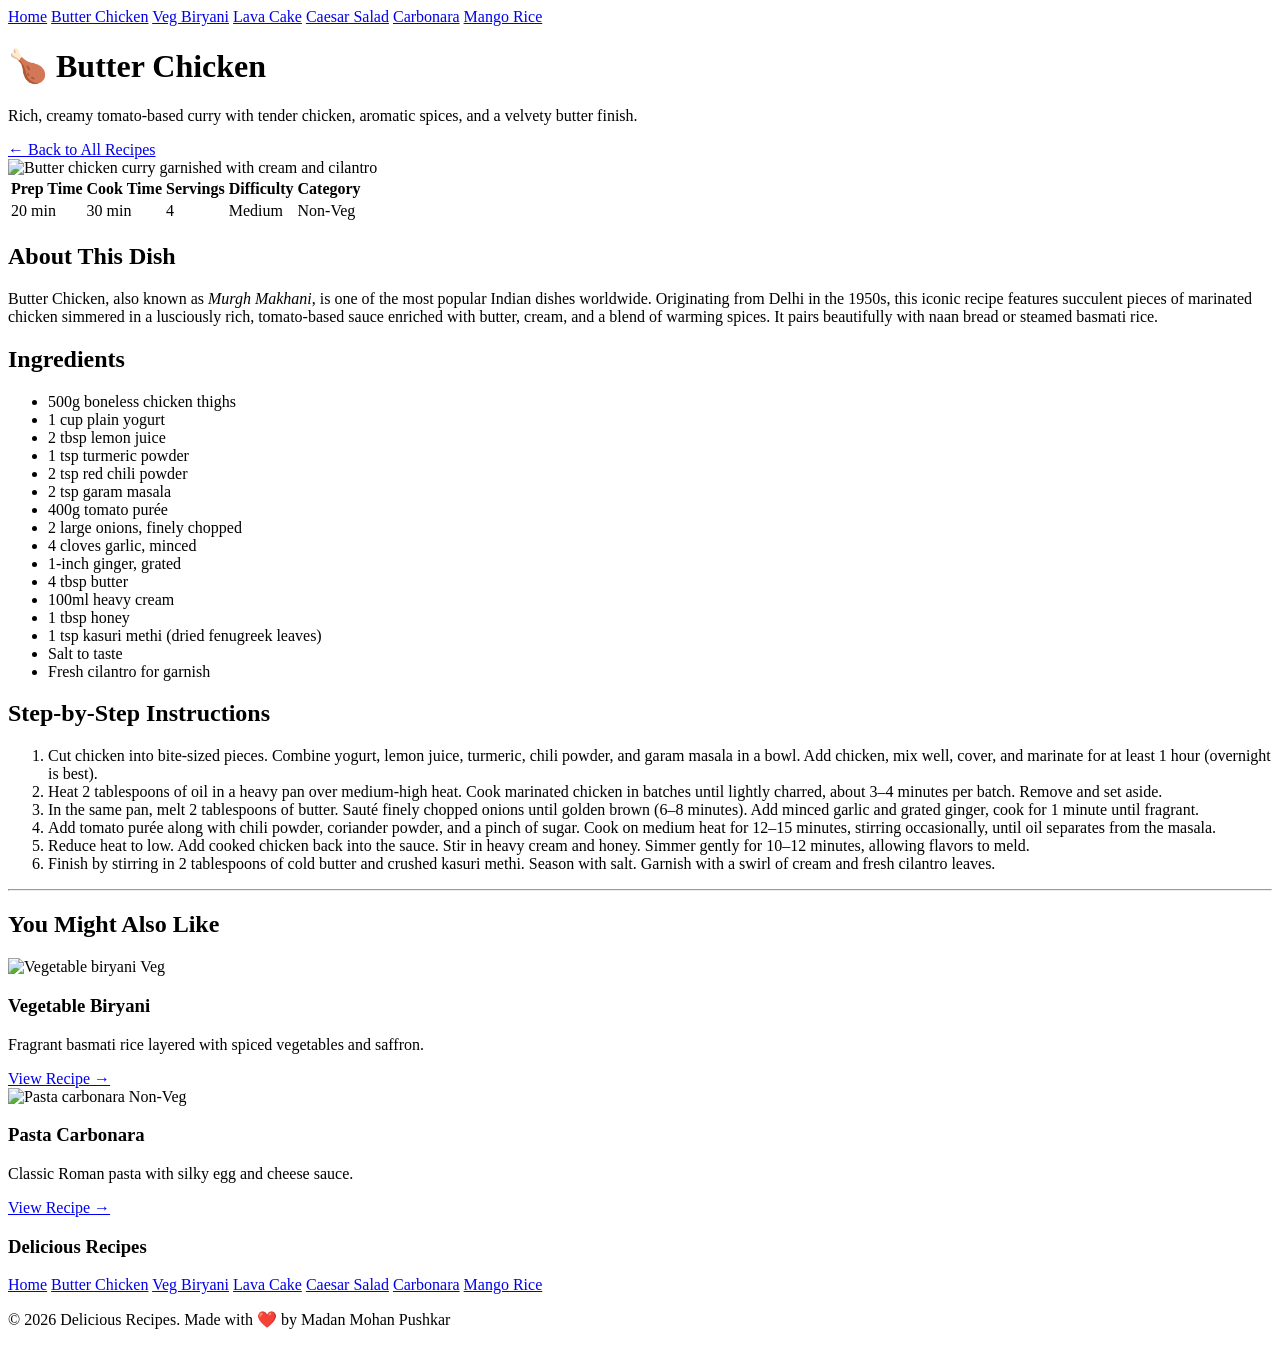
==== recipe-website/recipe1.html @ 739119f7 "Add files via upload" ====
<!DOCTYPE html>
<html lang="en">
<head>
  <meta charset="UTF-8">
  <meta name="viewport" content="width=device-width, initial-scale=1.0">
  <meta name="description" content="Authentic Butter Chicken recipe with step-by-step instructions.">
  <title>Butter Chicken — Delicious Recipes</title>
  <link rel="stylesheet" href="css/styles.css">
</head>
<body>

  <!-- Navigation -->
  <nav id="main-nav">
    <a href="index.html">Home</a>
    <a href="recipe1.html" class="active">Butter Chicken</a>
    <a href="recipe2.html">Veg Biryani</a>
    <a href="recipe3.html">Lava Cake</a>
    <a href="recipe4.html">Caesar Salad</a>
    <a href="recipe5.html">Carbonara</a>
    <a href="recipe6.html">Mango Rice</a>
  </nav>

  <!-- Header -->
  <header>
    <h1>🍗 Butter Chicken</h1>
    <p>Rich, creamy tomato-based curry with tender chicken, aromatic spices, and a velvety butter finish.</p>
  </header>

  <!-- Main Content -->
  <main>
    <a href="index.html" class="back-link">← Back to All Recipes</a>

    <div class="recipe-content">
      <img src="images/butter-chicken.png" alt="Butter chicken curry garnished with cream and cilantro" class="recipe-image">

      <!-- Quick Info Table -->
      <table>
        <thead>
          <tr>
            <th>Prep Time</th>
            <th>Cook Time</th>
            <th>Servings</th>
            <th>Difficulty</th>
            <th>Category</th>
          </tr>
        </thead>
        <tbody>
          <tr>
            <td>20 min</td>
            <td>30 min</td>
            <td>4</td>
            <td>Medium</td>
            <td>Non-Veg</td>
          </tr>
        </tbody>
      </table>

      <h2>About This Dish</h2>
      <p>Butter Chicken, also known as <em>Murgh Makhani</em>, is one of the most popular Indian dishes worldwide. Originating from Delhi in the 1950s, this iconic recipe features succulent pieces of marinated chicken simmered in a lusciously rich, tomato-based sauce enriched with butter, cream, and a blend of warming spices. It pairs beautifully with naan bread or steamed basmati rice.</p>

      <h2>Ingredients</h2>
      <ul>
        <li>500g boneless chicken thighs</li>
        <li>1 cup plain yogurt</li>
        <li>2 tbsp lemon juice</li>
        <li>1 tsp turmeric powder</li>
        <li>2 tsp red chili powder</li>
        <li>2 tsp garam masala</li>
        <li>400g tomato purée</li>
        <li>2 large onions, finely chopped</li>
        <li>4 cloves garlic, minced</li>
        <li>1-inch ginger, grated</li>
        <li>4 tbsp butter</li>
        <li>100ml heavy cream</li>
        <li>1 tbsp honey</li>
        <li>1 tsp kasuri methi (dried fenugreek leaves)</li>
        <li>Salt to taste</li>
        <li>Fresh cilantro for garnish</li>
      </ul>

      <h2>Step-by-Step Instructions</h2>
      <ol>
        <li>Cut chicken into bite-sized pieces. Combine yogurt, lemon juice, turmeric, chili powder, and garam masala in a bowl. Add chicken, mix well, cover, and marinate for at least 1 hour (overnight is best).</li>
        <li>Heat 2 tablespoons of oil in a heavy pan over medium-high heat. Cook marinated chicken in batches until lightly charred, about 3–4 minutes per batch. Remove and set aside.</li>
        <li>In the same pan, melt 2 tablespoons of butter. Sauté finely chopped onions until golden brown (6–8 minutes). Add minced garlic and grated ginger, cook for 1 minute until fragrant.</li>
        <li>Add tomato purée along with chili powder, coriander powder, and a pinch of sugar. Cook on medium heat for 12–15 minutes, stirring occasionally, until oil separates from the masala.</li>
        <li>Reduce heat to low. Add cooked chicken back into the sauce. Stir in heavy cream and honey. Simmer gently for 10–12 minutes, allowing flavors to meld.</li>
        <li>Finish by stirring in 2 tablespoons of cold butter and crushed kasuri methi. Season with salt. Garnish with a swirl of cream and fresh cilantro leaves.</li>
      </ol>
    </div>

    <!-- Related Recipes -->
    <div class="related-section">
      <hr>
      <h2>You Might Also Like</h2>
      <div class="recipe-grid">
        <article>
          <img src="images/veg-biryani.png" alt="Vegetable biryani" loading="lazy">
          <span class="badge badge-veg">Veg</span>
          <h3>Vegetable Biryani</h3>
          <p>Fragrant basmati rice layered with spiced vegetables and saffron.</p>
          <a href="recipe2.html" class="btn">View Recipe →</a>
        </article>
        <article>
          <img src="images/pasta-carbonara.png" alt="Pasta carbonara" loading="lazy">
          <span class="badge badge-nonveg">Non-Veg</span>
          <h3>Pasta Carbonara</h3>
          <p>Classic Roman pasta with silky egg and cheese sauce.</p>
          <a href="recipe5.html" class="btn">View Recipe →</a>
        </article>
      </div>
    </div>
  </main>

  <!-- Footer -->
  <footer>
    <h3 class="footer-title">Delicious Recipes</h3>
    <div class="footer-links">
      <a href="index.html">Home</a>
      <a href="recipe1.html">Butter Chicken</a>
      <a href="recipe2.html">Veg Biryani</a>
      <a href="recipe3.html">Lava Cake</a>
      <a href="recipe4.html">Caesar Salad</a>
      <a href="recipe5.html">Carbonara</a>
      <a href="recipe6.html">Mango Rice</a>
    </div>
    <p class="footer-copyright">&copy; 2026 Delicious Recipes. Made with ❤️ by Madan Mohan Pushkar</p>
  </footer>

</body>
</html>
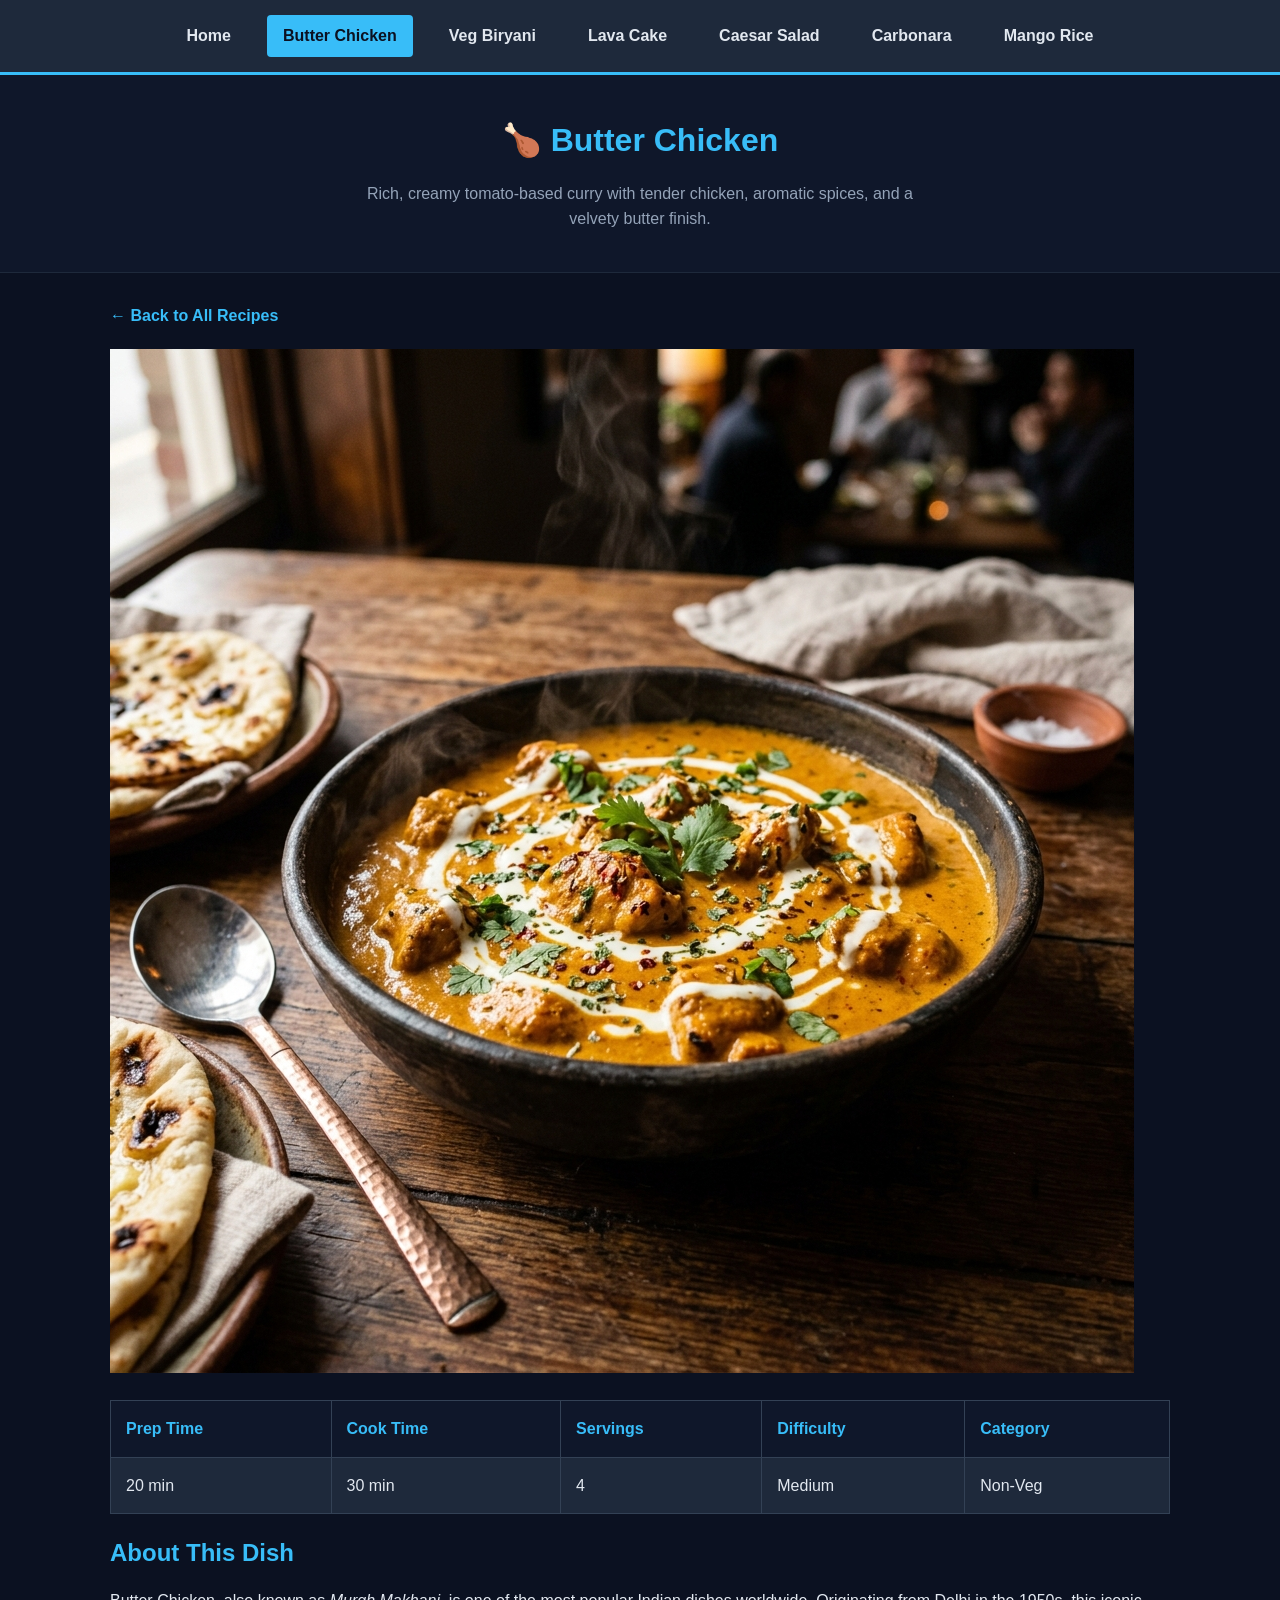
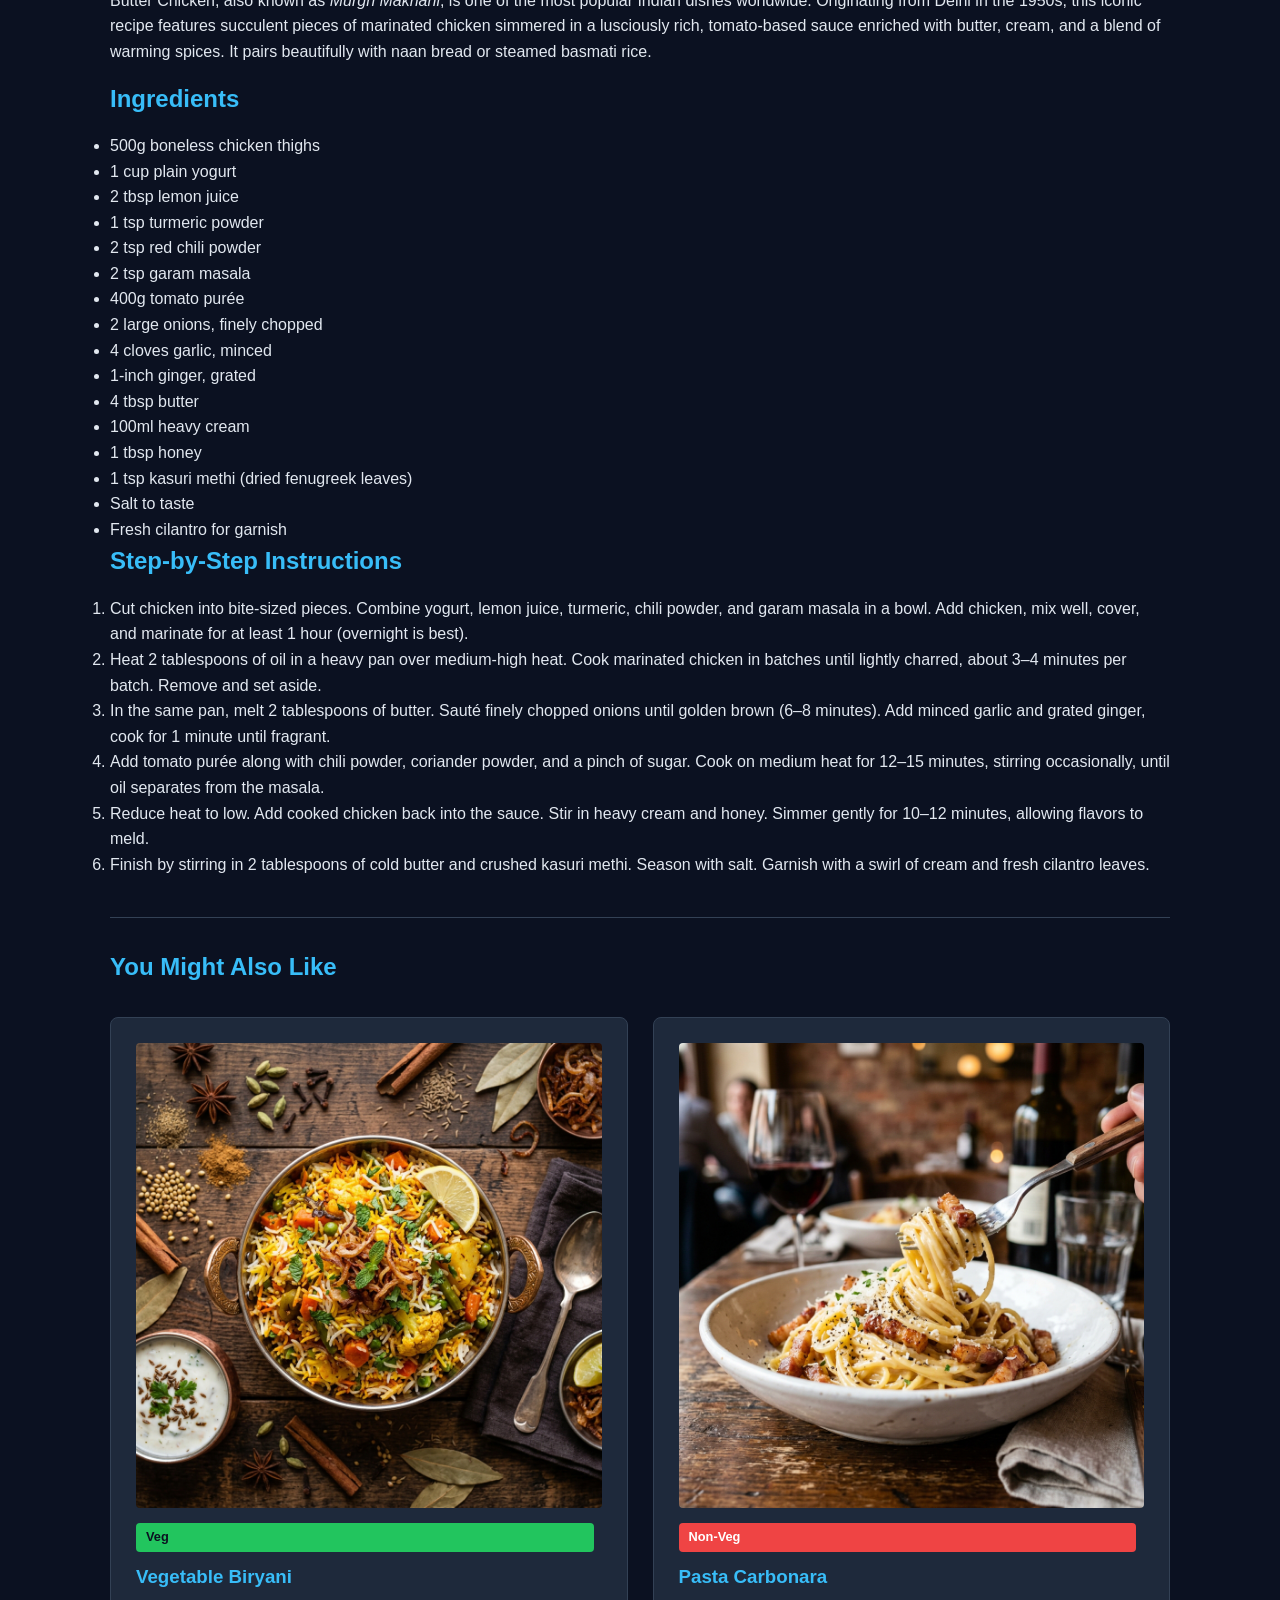
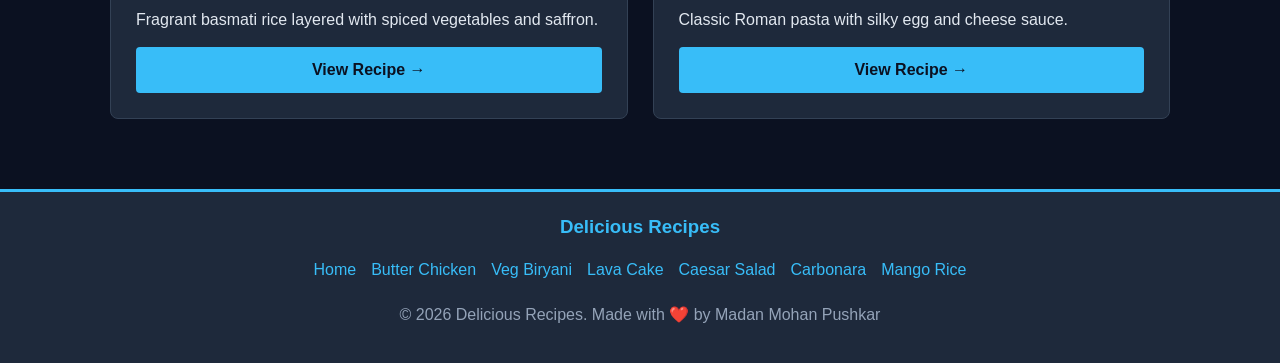
==== commit cfaa2c24: "Update recipe1.html" ====
--- a/recipe-website/recipe1.html
+++ b/recipe-website/recipe1.html
@@ -1,40 +1,36 @@
 <!DOCTYPE html>
 <html lang="en">
 <head>
-  <meta charset="UTF-8">
-  <meta name="viewport" content="width=device-width, initial-scale=1.0">
-  <meta name="description" content="Authentic Butter Chicken recipe with step-by-step instructions.">
-  <title>Butter Chicken — Delicious Recipes</title>
-  <link rel="stylesheet" href="css/styles.css">
+<meta charset="UTF-8" />
+<meta name="viewport" content="width=device-width, initial-scale=1.0" />
+<meta name="description" content="Authentic Butter Chicken recipe with step-by-step instructions."/>
+<title>Butter Chicken — Delicious Recipes</title>
+<link rel="stylesheet" href="css/styles.css" />
 </head>
 <body>
 
-  <!-- Navigation -->
-  <nav id="main-nav">
-    <a href="index.html">Home</a>
-    <a href="recipe1.html" class="active">Butter Chicken</a>
-    <a href="recipe2.html">Veg Biryani</a>
+<nav id="main-nav" class="navigationV1">
+<a href="index.html">Home</a>
+  <a href="recipe1.html" class="active">Butter Chicken</a>
+<a href="recipe2.html">Veg Biryani</a>
     <a href="recipe3.html">Lava Cake</a>
-    <a href="recipe4.html">Caesar Salad</a>
-    <a href="recipe5.html">Carbonara</a>
-    <a href="recipe6.html">Mango Rice</a>
-  </nav>
+<a href="recipe4.html">Caesar Salad</a>
+<a href="recipe5.html">Carbonara</a>
+  <a href="recipe6.html">Mango Rice</a>
+</nav>
 
-  <!-- Header -->
-  <header>
-    <h1>🍗 Butter Chicken</h1>
-    <p>Rich, creamy tomato-based curry with tender chicken, aromatic spices, and a velvety butter finish.</p>
-  </header>
+<header class="headerBox">
+<h1>🍗 Butter Chicken</h1>
+<p>Rich, creamy tomato-based curry with tender chicken, aromatic spices, and a velvety butter finish.</p>
+</header>
 
-  <!-- Main Content -->
-  <main>
-    <a href="index.html" class="back-link">← Back to All Recipes</a>
+<main class="mainContent\">
+<a class="back-link" href="index.html">← Back to All Recipes</a>
 
-    <div class="recipe-content">
-      <img src="images/butter-chicken.png" alt="Butter chicken curry garnished with cream and cilantro" class="recipe-image">
+<div class="recipe-content\">
+<img alt="Butter chicken curry garnished with cream and cilantro" src="images/butter-chicken.png" class="recipe-image\" />
 
-      <!-- Quick Info Table -->
-      <table>
+<table>
         <thead>
           <tr>
             <th>Prep Time</th>
@@ -52,14 +48,13 @@
             <td>Medium</td>
             <td>Non-Veg</td>
           </tr>
-        </tbody>
       </table>
 
-      <h2>About This Dish</h2>
+<h2>About This Dish</h2>
       <p>Butter Chicken, also known as <em>Murgh Makhani</em>, is one of the most popular Indian dishes worldwide. Originating from Delhi in the 1950s, this iconic recipe features succulent pieces of marinated chicken simmered in a lusciously rich, tomato-based sauce enriched with butter, cream, and a blend of warming spices. It pairs beautifully with naan bread or steamed basmati rice.</p>
 
-      <h2>Ingredients</h2>
-      <ul>
+<h2>Ingredients</h2>
+<ul>
         <li>500g boneless chicken thighs</li>
         <li>1 cup plain yogurt</li>
         <li>2 tbsp lemon juice</li>
--- a/recipe-website/css/styles.css
+++ b/recipe-website/css/styles.css
@@ -0,0 +1,405 @@
+* {
+    box-sizing: border-box;
+    margin: 0;
+    padding: 0;
+}
+
+body {
+    font-family: 'Segoe UI', Tahoma, Geneva, Verdana, sans-serif;
+    background-color: #0b1121;
+    color: #e2e8f0;
+    line-height: 1.6;
+}
+
+h1, h2, h3 {
+    color: #38bdf8;
+    margin-bottom: 15px;
+}
+
+p {
+    margin-bottom: 15px;
+}
+
+img {
+    max-width: 100%;
+    height: auto;
+}
+
+a {
+    color: #38bdf8;
+    text-decoration: none;
+    transition: color 0.3s ease;
+}
+
+a:hover {
+    color: #0ea5e9;
+}
+
+#main-nav {
+    background-color: #1e293b;
+    padding: 15px 20px;
+    border-bottom: 3px solid #38bdf8;
+    display: flex;
+    justify-content: center;
+    gap: 20px;
+    flex-wrap: wrap;
+}
+
+#main-nav a {
+    color: #e2e8f0;
+    text-decoration: none;
+    font-weight: bold;
+    padding: 8px 16px;
+    border-radius: 4px;
+    transition: all 0.3s ease;
+}
+
+#main-nav a:hover,
+#main-nav a:focus {
+    background-color: #38bdf8;
+    color: #0b1121;
+}
+
+#main-nav a.active {
+    background-color: #38bdf8;
+    color: #0b1121;
+}
+
+header {
+    text-align: center;
+    padding: 40px 20px;
+    background-color: #0f172a;
+    border-bottom: 1px solid #1e293b;
+}
+
+header p {
+    max-width: 600px;
+    margin: 0 auto;
+    color: #94a3b8;
+}
+
+main {
+    max-width: 1100px;
+    margin: 0 auto;
+    padding: 30px 20px;
+}
+
+footer {
+    text-align: center;
+    padding: 20px;
+    background-color: #1e293b;
+    margin-top: 40px;
+    border-top: 3px solid #38bdf8;
+}
+
+.footer-title {
+    margin-bottom: 15px;
+}
+
+.footer-links {
+    display: flex;
+    justify-content: center;
+    gap: 15px;
+    flex-wrap: wrap;
+}
+
+.footer-links a {
+    color: #38bdf8;
+    text-decoration: none;
+    transition: color 0.3s ease;
+}
+
+.footer-links a:hover {
+    color: #e2e8f0;
+}
+
+.footer-copyright {
+    margin-top: 20px;
+    color: #94a3b8;
+}
+
+.recipe-grid {
+    display: grid;
+    grid-template-columns: repeat(auto-fit, minmax(300px, 1fr));
+    gap: 25px;
+    margin-top: 30px;
+}
+
+.recipe-grid article {
+    background-color: #1e293b;
+    padding: 25px;
+    border: 1px solid #334155;
+    border-radius: 8px;
+    transition: transform 0.3s ease, box-shadow 0.3s ease;
+    display: flex;
+    flex-direction: column;
+}
+
+.recipe-grid article:hover {
+    transform: translateY(-5px);
+    box-shadow: 0 10px 20px rgba(0, 0, 0, 0.4);
+    border-color: #38bdf8;
+}
+
+.recipe-grid article img {
+    max-width: 100%;
+    height: auto;
+    border-radius: 4px;
+    margin-bottom: 15px;
+}
+
+.recipe-grid article h3 {
+    margin-top: 0;
+}
+
+.recipe-grid article .badge {
+    display: inline-block;
+    padding: 4px 10px;
+    border-radius: 4px;
+    font-size: 0.8rem;
+    font-weight: bold;
+    margin-right: 8px;
+    margin-bottom: 10px;
+}
+
+.badge-veg {
+    background-color: #22c55e;
+    color: #0b1121;
+}
+
+.badge-nonveg {
+    background-color: #ef4444;
+    color: #fff;
+}
+
+.badge-dessert {
+    background-color: #a855f7;
+    color: #fff;
+}
+
+.badge-easy {
+    background-color: #22c55e;
+    color: #0b1121;
+}
+
+.badge-medium {
+    background-color: #eab308;
+    color: #0b1121;
+}
+
+.badge-hard {
+    background-color: #ef4444;
+    color: #fff;
+}
+
+.recipe-meta {
+    color: #94a3b8;
+    font-size: 0.9rem;
+    margin-bottom: 15px;
+}
+
+.recipe-grid article a.btn {
+    display: inline-block;
+    background-color: #38bdf8;
+    color: #0b1121;
+    padding: 10px 15px;
+    text-decoration: none;
+    font-weight: bold;
+    border-radius: 4px;
+    text-align: center;
+    margin-top: auto;
+    transition: background-color 0.3s ease, transform 0.2s ease;
+}
+
+.recipe-grid article a.btn:hover {
+    background-color: #0ea5e9;
+    transform: scale(0.98);
+}
+
+.category-filters {
+    display: flex;
+    justify-content: center;
+    gap: 10px;
+    flex-wrap: wrap;
+    margin-top: 20px;
+}
+
+.category-filters span {
+    display: inline-block;
+    padding: 6px 16px;
+    border: 2px solid #334155;
+    border-radius: 20px;
+    font-size: 0.9rem;
+    color: #94a3b8;
+}
+
+.recipe-content {
+    background-color: #1e293b;
+    padding: 40px;
+    border-radius: 8px;
+    border: 1px solid #334155;
+    margin-top: 20px;
+}
+
+.recipe-image {
+    float: right;
+    margin: 0 0 20px 20px;
+    max-width: 350px;
+    border-radius: 8px;
+    border: 2px solid #334155;
+}
+
+.recipe-content h2 {
+    margin-top: 30px;
+}
+
+.recipe-content ul {
+    margin-left: 20px;
+    margin-top: 15px;
+    margin-bottom: 20px;
+}
+
+.recipe-content li {
+    margin-bottom: 10px;
+}
+
+.recipe-content ol {
+    margin-left: 20px;
+    margin-top: 15px;
+}
+
+.recipe-content ol li {
+    margin-bottom: 15px;
+    padding-left: 5px;
+}
+
+table {
+    width: 100%;
+    border-collapse: collapse;
+    margin: 20px 0;
+    background-color: #1e293b;
+}
+
+th, td {
+    padding: 15px;
+    border: 1px solid #334155;
+    text-align: left;
+}
+
+th {
+    background-color: #0f172a;
+    color: #38bdf8;
+}
+
+tbody tr:nth-child(even) {
+    background-color: #0b1121;
+}
+
+tbody tr:hover {
+    background-color: #334155;
+}
+
+.features-grid {
+    display: grid;
+    grid-template-columns: repeat(auto-fit, minmax(280px, 1fr));
+    gap: 25px;
+    margin-top: 30px;
+}
+
+.feature-card {
+    background-color: #1e293b;
+    padding: 25px;
+    border: 1px solid #334155;
+    border-radius: 8px;
+    text-align: center;
+    transition: transform 0.3s ease, box-shadow 0.3s ease;
+}
+
+.feature-card:hover {
+    transform: translateY(-5px);
+    box-shadow: 0 10px 20px rgba(0, 0, 0, 0.4);
+    border-color: #38bdf8;
+}
+
+.feature-icon {
+    font-size: 2.5rem;
+    margin-bottom: 10px;
+    display: block;
+}
+
+hr {
+    border: 0;
+    border-top: 1px solid #334155;
+    margin: 30px 0;
+}
+
+.back-link {
+    display: inline-block;
+    margin-bottom: 20px;
+    color: #38bdf8;
+    font-weight: bold;
+}
+
+.back-link:hover {
+    color: #e2e8f0;
+}
+
+.related-section {
+    margin-top: 40px;
+}
+
+.search-bar {
+    display: flex;
+    justify-content: center;
+    margin-top: 20px;
+}
+
+.search-bar input[type="text"] {
+    width: 100%;
+    max-width: 400px;
+    padding: 12px;
+    background-color: #0b1121;
+    border: 1px solid #334155;
+    color: #e2e8f0;
+    border-radius: 4px;
+    font-family: inherit;
+}
+
+.search-bar input[type="text"]:focus {
+    outline: none;
+    border-color: #38bdf8;
+    box-shadow: 0 0 5px rgba(56, 189, 248, 0.5);
+}
+
+@media (max-width: 768px) {
+    #main-nav {
+        flex-direction: column;
+        text-align: center;
+        padding: 10px;
+    }
+
+    .recipe-image {
+        float: none;
+        width: 100%;
+        max-width: 100%;
+        margin: 0 0 20px 0;
+    }
+
+    th, td {
+        padding: 10px;
+        font-size: 0.9rem;
+    }
+
+    .recipe-content {
+        padding: 20px;
+    }
+
+    header {
+        padding: 25px 15px;
+    }
+
+    .recipe-grid {
+        grid-template-columns: 1fr;
+    }
+}
+
